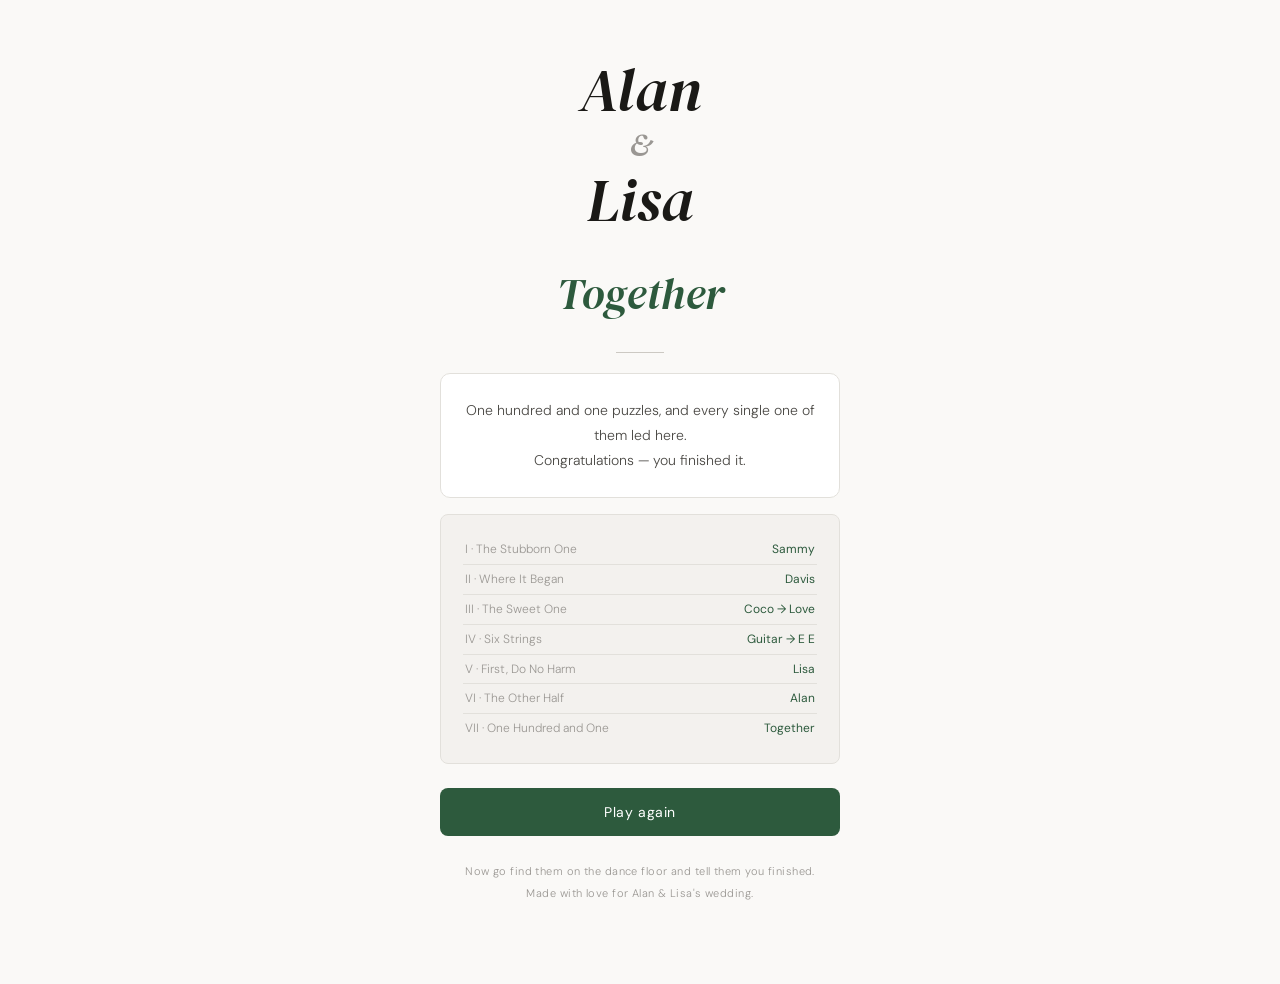
==== done.html @ 6f0b3927 "Add files via upload" ====
<!DOCTYPE html>
<html lang="en">
<head>
<meta charset="UTF-8">
<meta name="viewport" content="width=device-width, initial-scale=1.0, maximum-scale=1.0">
<title>Together — Alan & Lisa</title>
<link href="https://fonts.googleapis.com/css2?family=DM+Serif+Display:ital@0;1&family=DM+Sans:ital,opsz,wght@0,9..40,300;0,9..40,400;0,9..40,500;1,9..40,300&display=swap" rel="stylesheet">
<style>
:root {
  --bg:#faf9f7; --bg2:#f3f1ee; --surface:#fff;
  --ink:#1a1916; --ink2:#4a4844; --ink3:#9a9793;
  --rule:#e2e0db; --rule2:#ccc9c3;
  --accent:#2d5a3d; --accent2:#1e3d2a; --accent3:#e8f0ea; --accent4:#c8dace;
  --serif:'DM Serif Display',serif; --sans:'DM Sans',sans-serif;
}
*{margin:0;padding:0;box-sizing:border-box;}
body {
  background:var(--bg); color:var(--ink);
  font-family:var(--sans); font-weight:300;
  min-height:100vh;
  display:flex; flex-direction:column; align-items:center;
  padding:56px 24px 80px;
  -webkit-font-smoothing:antialiased;
  text-align:center;
}

.names {
  font-family:var(--serif); font-size:clamp(40px,11vw,60px);
  color:var(--ink); font-style:italic; line-height:1.15;
  margin-bottom:4px;
  animation: up 0.8s ease both;
}
.amp {
  font-family:var(--serif); font-size:clamp(22px,6vw,32px);
  color:var(--ink3); font-style:italic;
  display:block; margin:2px 0;
}
.word {
  font-family:var(--serif); font-size:clamp(28px,8vw,44px);
  color:var(--accent); font-style:italic;
  margin:24px 0 8px;
  animation: up 1s ease 0.2s both;
}
.rule-line { width:48px; height:1px; background:var(--rule2); margin:20px auto; }

.card {
  background:var(--surface); border:1px solid var(--rule);
  border-radius:10px; padding:24px 22px;
  width:100%; max-width:400px; margin-bottom:16px;
  animation: up 1.1s ease 0.3s both;
}
.card-text {
  font-family:var(--sans); font-size:14px; font-weight:300;
  color:var(--ink2); line-height:1.8;
}

.log {
  width:100%; max-width:400px;
  background:var(--bg2); border:1px solid var(--rule);
  border-radius:8px; padding:20px 22px;
  text-align:left; margin-bottom:24px;
  animation: up 1.2s ease 0.4s both;
}
.log-row {
  display:flex; justify-content:space-between;
  font-family:var(--sans); font-size:12px;
  color:var(--ink3); line-height:2.4;
  border-bottom:1px solid var(--rule);
  padding:0 2px;
}
.log-row:last-child { border-bottom:none; }
.log-row span { color:var(--accent); font-weight:400; }

.btn {
  display:block; width:100%; max-width:400px;
  background:var(--accent); color:#fff;
  font-family:var(--sans); font-size:14px; font-weight:400;
  letter-spacing:0.04em; padding:15px;
  border:none; border-radius:8px; cursor:pointer;
  text-decoration:none; text-align:center;
  -webkit-tap-highlight-color:transparent;
  animation: up 1.3s ease 0.5s both;
}
.btn:active { background:var(--accent2); }

.fine {
  font-family:var(--sans); font-size:11px; font-weight:300;
  color:var(--ink3); margin-top:24px; line-height:2;
  letter-spacing:0.04em;
  animation: up 1.4s ease 0.6s both;
}

@keyframes up { from{opacity:0;transform:translateY(10px)} to{opacity:1;transform:none} }
</style>
</head>
<body>

<div class="names">Alan<span class="amp">&amp;</span>Lisa</div>
<div class="word">Together</div>
<div class="rule-line"></div>

<div class="card">
  <div class="card-text">
    One hundred and one puzzles, and every single one of them led here.<br>Congratulations — you finished it.
  </div>
</div>

<div class="log">
  <div class="log-row">I · The Stubborn One<span>Sammy</span></div>
  <div class="log-row">II · Where It Began<span>Davis</span></div>
  <div class="log-row">III · The Sweet One<span>Coco → Love</span></div>
  <div class="log-row">IV · Six Strings<span>Guitar → E E</span></div>
  <div class="log-row">V · First, Do No Harm<span>Lisa</span></div>
  <div class="log-row">VI · The Other Half<span>Alan</span></div>
  <div class="log-row">VII · One Hundred and One<span>Together</span></div>
</div>

<a class="btn" href="index.html">Play again</a>

<div class="fine">
  Now go find them on the dance floor and tell them you finished.<br>
  Made with love for Alan &amp; Lisa's wedding.
</div>

</body>
</html>
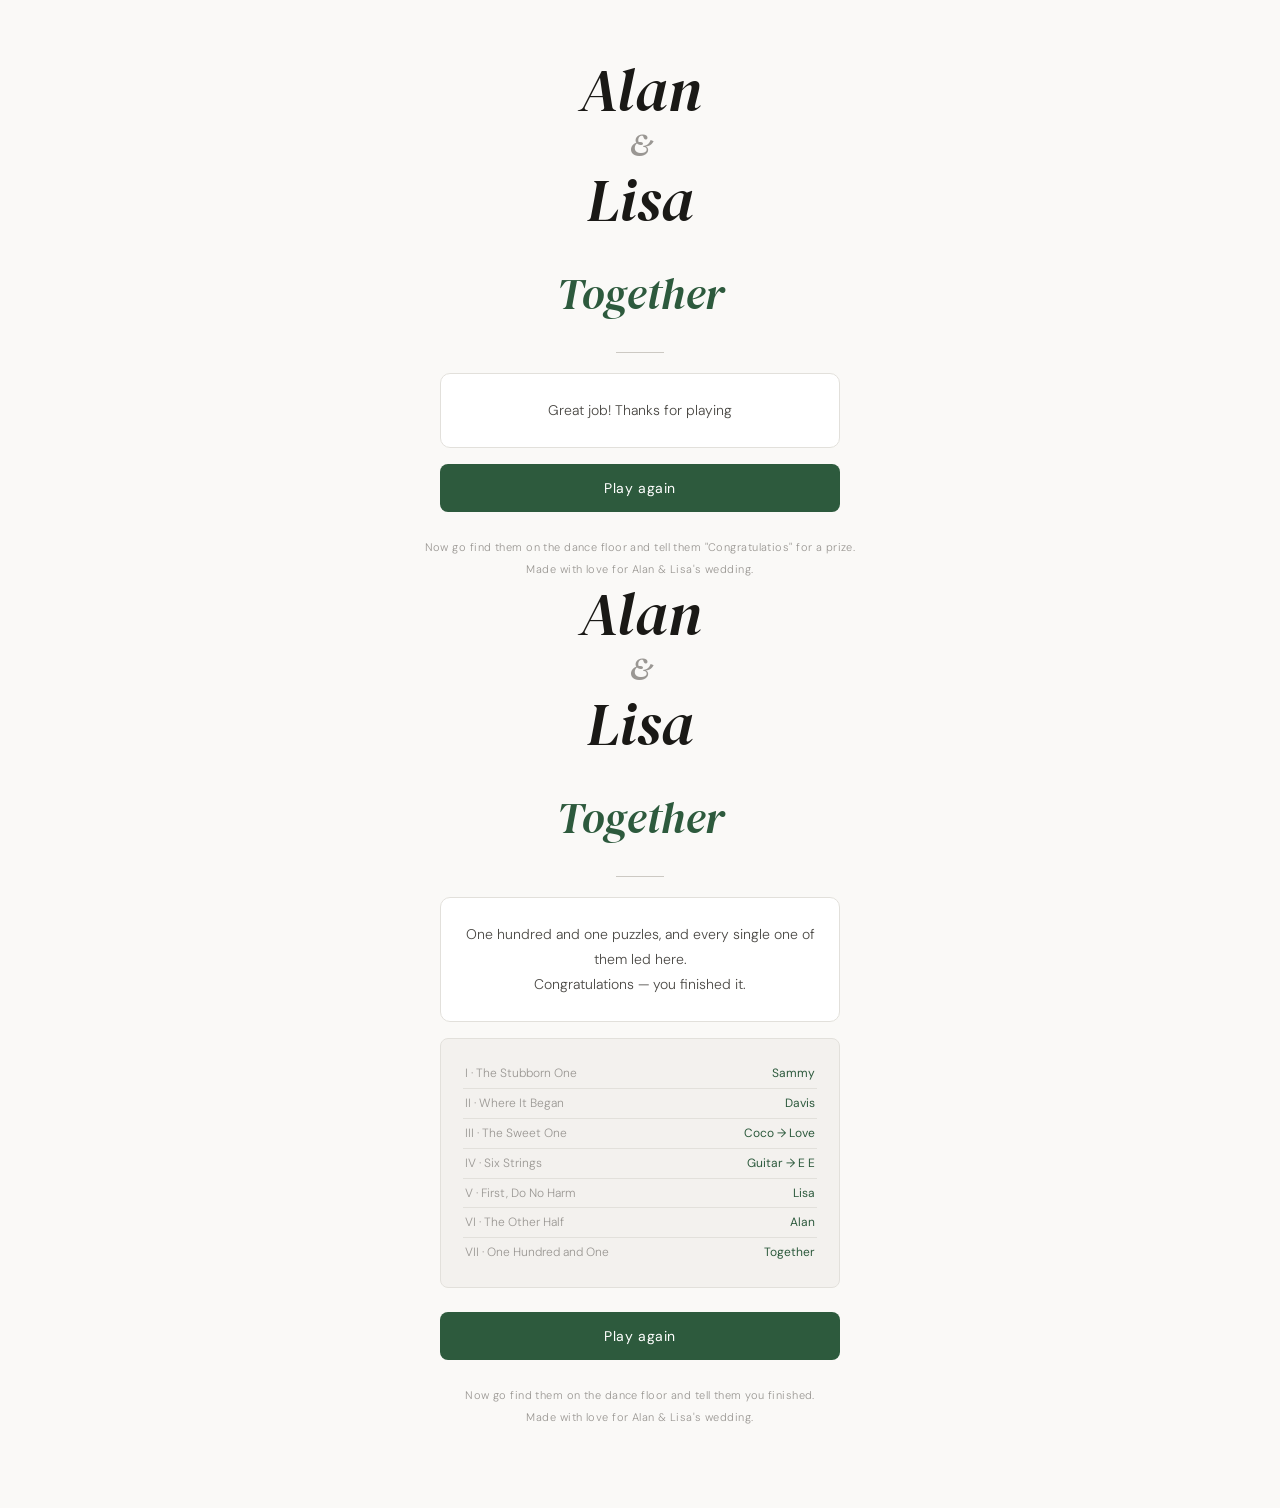
==== commit 84aa5e0b: "Update done.html with completion message Added congratulatory message and play again button." ====
--- a/done.html
+++ b/done.html
@@ -101,6 +101,124 @@
 
 <div class="card">
   <div class="card-text">
+    Great job! Thanks for playing
+  </div>
+</div>
+
+
+
+<a class="btn" href="index.html">Play again</a>
+
+<div class="fine">
+  Now go find them on the dance floor and tell them "Congratulatios" for a prize.<br>
+  Made with love for Alan &amp; Lisa's wedding.
+</div>
+
+</body>
+</html>
+<!DOCTYPE html>
+<html lang="en">
+<head>
+<meta charset="UTF-8">
+<meta name="viewport" content="width=device-width, initial-scale=1.0, maximum-scale=1.0">
+<title>Together — Alan & Lisa</title>
+<link href="https://fonts.googleapis.com/css2?family=DM+Serif+Display:ital@0;1&family=DM+Sans:ital,opsz,wght@0,9..40,300;0,9..40,400;0,9..40,500;1,9..40,300&display=swap" rel="stylesheet">
+<style>
+:root {
+  --bg:#faf9f7; --bg2:#f3f1ee; --surface:#fff;
+  --ink:#1a1916; --ink2:#4a4844; --ink3:#9a9793;
+  --rule:#e2e0db; --rule2:#ccc9c3;
+  --accent:#2d5a3d; --accent2:#1e3d2a; --accent3:#e8f0ea; --accent4:#c8dace;
+  --serif:'DM Serif Display',serif; --sans:'DM Sans',sans-serif;
+}
+*{margin:0;padding:0;box-sizing:border-box;}
+body {
+  background:var(--bg); color:var(--ink);
+  font-family:var(--sans); font-weight:300;
+  min-height:100vh;
+  display:flex; flex-direction:column; align-items:center;
+  padding:56px 24px 80px;
+  -webkit-font-smoothing:antialiased;
+  text-align:center;
+}
+
+.names {
+  font-family:var(--serif); font-size:clamp(40px,11vw,60px);
+  color:var(--ink); font-style:italic; line-height:1.15;
+  margin-bottom:4px;
+  animation: up 0.8s ease both;
+}
+.amp {
+  font-family:var(--serif); font-size:clamp(22px,6vw,32px);
+  color:var(--ink3); font-style:italic;
+  display:block; margin:2px 0;
+}
+.word {
+  font-family:var(--serif); font-size:clamp(28px,8vw,44px);
+  color:var(--accent); font-style:italic;
+  margin:24px 0 8px;
+  animation: up 1s ease 0.2s both;
+}
+.rule-line { width:48px; height:1px; background:var(--rule2); margin:20px auto; }
+
+.card {
+  background:var(--surface); border:1px solid var(--rule);
+  border-radius:10px; padding:24px 22px;
+  width:100%; max-width:400px; margin-bottom:16px;
+  animation: up 1.1s ease 0.3s both;
+}
+.card-text {
+  font-family:var(--sans); font-size:14px; font-weight:300;
+  color:var(--ink2); line-height:1.8;
+}
+
+.log {
+  width:100%; max-width:400px;
+  background:var(--bg2); border:1px solid var(--rule);
+  border-radius:8px; padding:20px 22px;
+  text-align:left; margin-bottom:24px;
+  animation: up 1.2s ease 0.4s both;
+}
+.log-row {
+  display:flex; justify-content:space-between;
+  font-family:var(--sans); font-size:12px;
+  color:var(--ink3); line-height:2.4;
+  border-bottom:1px solid var(--rule);
+  padding:0 2px;
+}
+.log-row:last-child { border-bottom:none; }
+.log-row span { color:var(--accent); font-weight:400; }
+
+.btn {
+  display:block; width:100%; max-width:400px;
+  background:var(--accent); color:#fff;
+  font-family:var(--sans); font-size:14px; font-weight:400;
+  letter-spacing:0.04em; padding:15px;
+  border:none; border-radius:8px; cursor:pointer;
+  text-decoration:none; text-align:center;
+  -webkit-tap-highlight-color:transparent;
+  animation: up 1.3s ease 0.5s both;
+}
+.btn:active { background:var(--accent2); }
+
+.fine {
+  font-family:var(--sans); font-size:11px; font-weight:300;
+  color:var(--ink3); margin-top:24px; line-height:2;
+  letter-spacing:0.04em;
+  animation: up 1.4s ease 0.6s both;
+}
+
+@keyframes up { from{opacity:0;transform:translateY(10px)} to{opacity:1;transform:none} }
+</style>
+</head>
+<body>
+
+<div class="names">Alan<span class="amp">&amp;</span>Lisa</div>
+<div class="word">Together</div>
+<div class="rule-line"></div>
+
+<div class="card">
+  <div class="card-text">
     One hundred and one puzzles, and every single one of them led here.<br>Congratulations — you finished it.
   </div>
 </div>
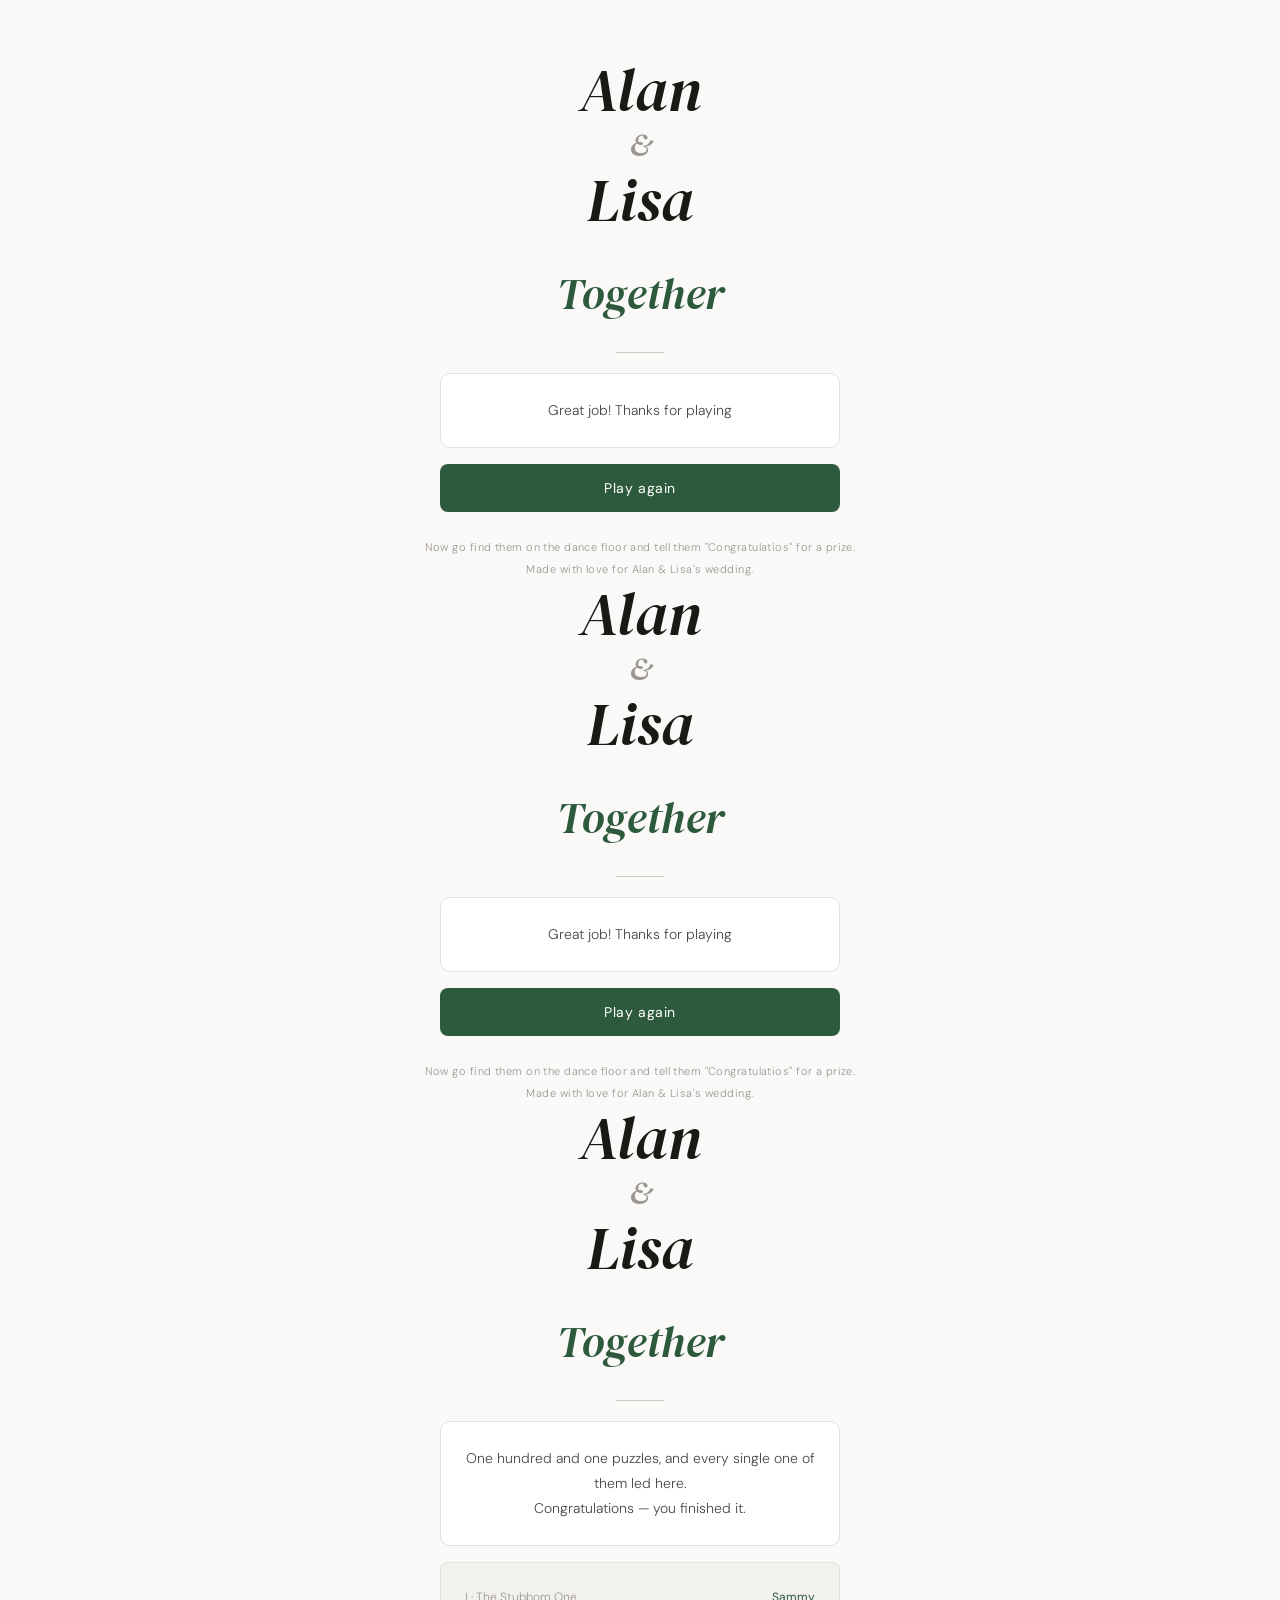
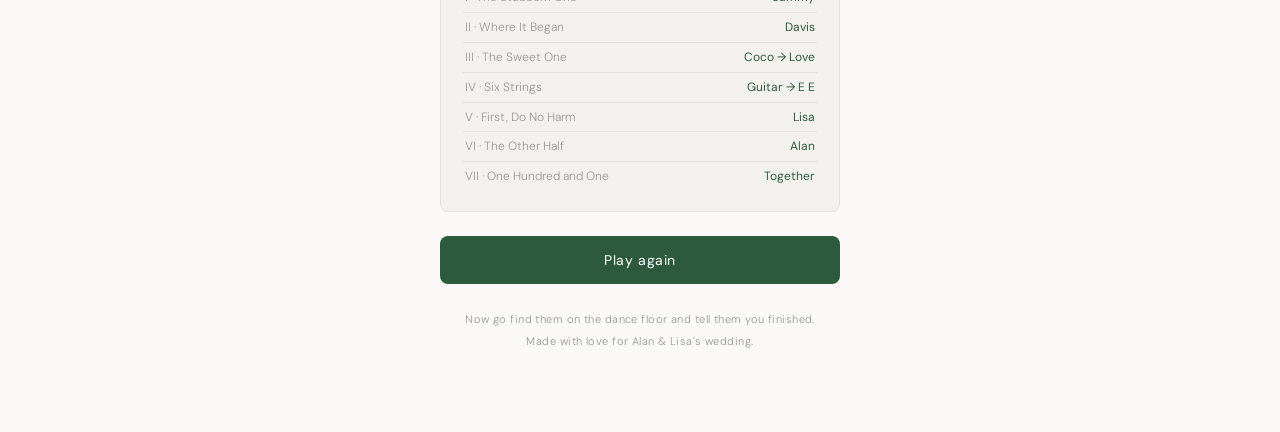
==== commit 3daeb51d: "Add congratulatory message and play again button" ====
--- a/done.html
+++ b/done.html
@@ -219,6 +219,124 @@
 
 <div class="card">
   <div class="card-text">
+    Great job! Thanks for playing
+  </div>
+</div>
+
+
+
+<a class="btn" href="index.html">Play again</a>
+
+<div class="fine">
+  Now go find them on the dance floor and tell them "Congratulatios" for a prize.<br>
+  Made with love for Alan &amp; Lisa's wedding.
+</div>
+
+</body>
+</html>
+<!DOCTYPE html>
+<html lang="en">
+<head>
+<meta charset="UTF-8">
+<meta name="viewport" content="width=device-width, initial-scale=1.0, maximum-scale=1.0">
+<title>Together — Alan & Lisa</title>
+<link href="https://fonts.googleapis.com/css2?family=DM+Serif+Display:ital@0;1&family=DM+Sans:ital,opsz,wght@0,9..40,300;0,9..40,400;0,9..40,500;1,9..40,300&display=swap" rel="stylesheet">
+<style>
+:root {
+  --bg:#faf9f7; --bg2:#f3f1ee; --surface:#fff;
+  --ink:#1a1916; --ink2:#4a4844; --ink3:#9a9793;
+  --rule:#e2e0db; --rule2:#ccc9c3;
+  --accent:#2d5a3d; --accent2:#1e3d2a; --accent3:#e8f0ea; --accent4:#c8dace;
+  --serif:'DM Serif Display',serif; --sans:'DM Sans',sans-serif;
+}
+*{margin:0;padding:0;box-sizing:border-box;}
+body {
+  background:var(--bg); color:var(--ink);
+  font-family:var(--sans); font-weight:300;
+  min-height:100vh;
+  display:flex; flex-direction:column; align-items:center;
+  padding:56px 24px 80px;
+  -webkit-font-smoothing:antialiased;
+  text-align:center;
+}
+
+.names {
+  font-family:var(--serif); font-size:clamp(40px,11vw,60px);
+  color:var(--ink); font-style:italic; line-height:1.15;
+  margin-bottom:4px;
+  animation: up 0.8s ease both;
+}
+.amp {
+  font-family:var(--serif); font-size:clamp(22px,6vw,32px);
+  color:var(--ink3); font-style:italic;
+  display:block; margin:2px 0;
+}
+.word {
+  font-family:var(--serif); font-size:clamp(28px,8vw,44px);
+  color:var(--accent); font-style:italic;
+  margin:24px 0 8px;
+  animation: up 1s ease 0.2s both;
+}
+.rule-line { width:48px; height:1px; background:var(--rule2); margin:20px auto; }
+
+.card {
+  background:var(--surface); border:1px solid var(--rule);
+  border-radius:10px; padding:24px 22px;
+  width:100%; max-width:400px; margin-bottom:16px;
+  animation: up 1.1s ease 0.3s both;
+}
+.card-text {
+  font-family:var(--sans); font-size:14px; font-weight:300;
+  color:var(--ink2); line-height:1.8;
+}
+
+.log {
+  width:100%; max-width:400px;
+  background:var(--bg2); border:1px solid var(--rule);
+  border-radius:8px; padding:20px 22px;
+  text-align:left; margin-bottom:24px;
+  animation: up 1.2s ease 0.4s both;
+}
+.log-row {
+  display:flex; justify-content:space-between;
+  font-family:var(--sans); font-size:12px;
+  color:var(--ink3); line-height:2.4;
+  border-bottom:1px solid var(--rule);
+  padding:0 2px;
+}
+.log-row:last-child { border-bottom:none; }
+.log-row span { color:var(--accent); font-weight:400; }
+
+.btn {
+  display:block; width:100%; max-width:400px;
+  background:var(--accent); color:#fff;
+  font-family:var(--sans); font-size:14px; font-weight:400;
+  letter-spacing:0.04em; padding:15px;
+  border:none; border-radius:8px; cursor:pointer;
+  text-decoration:none; text-align:center;
+  -webkit-tap-highlight-color:transparent;
+  animation: up 1.3s ease 0.5s both;
+}
+.btn:active { background:var(--accent2); }
+
+.fine {
+  font-family:var(--sans); font-size:11px; font-weight:300;
+  color:var(--ink3); margin-top:24px; line-height:2;
+  letter-spacing:0.04em;
+  animation: up 1.4s ease 0.6s both;
+}
+
+@keyframes up { from{opacity:0;transform:translateY(10px)} to{opacity:1;transform:none} }
+</style>
+</head>
+<body>
+
+<div class="names">Alan<span class="amp">&amp;</span>Lisa</div>
+<div class="word">Together</div>
+<div class="rule-line"></div>
+
+<div class="card">
+  <div class="card-text">
     One hundred and one puzzles, and every single one of them led here.<br>Congratulations — you finished it.
   </div>
 </div>
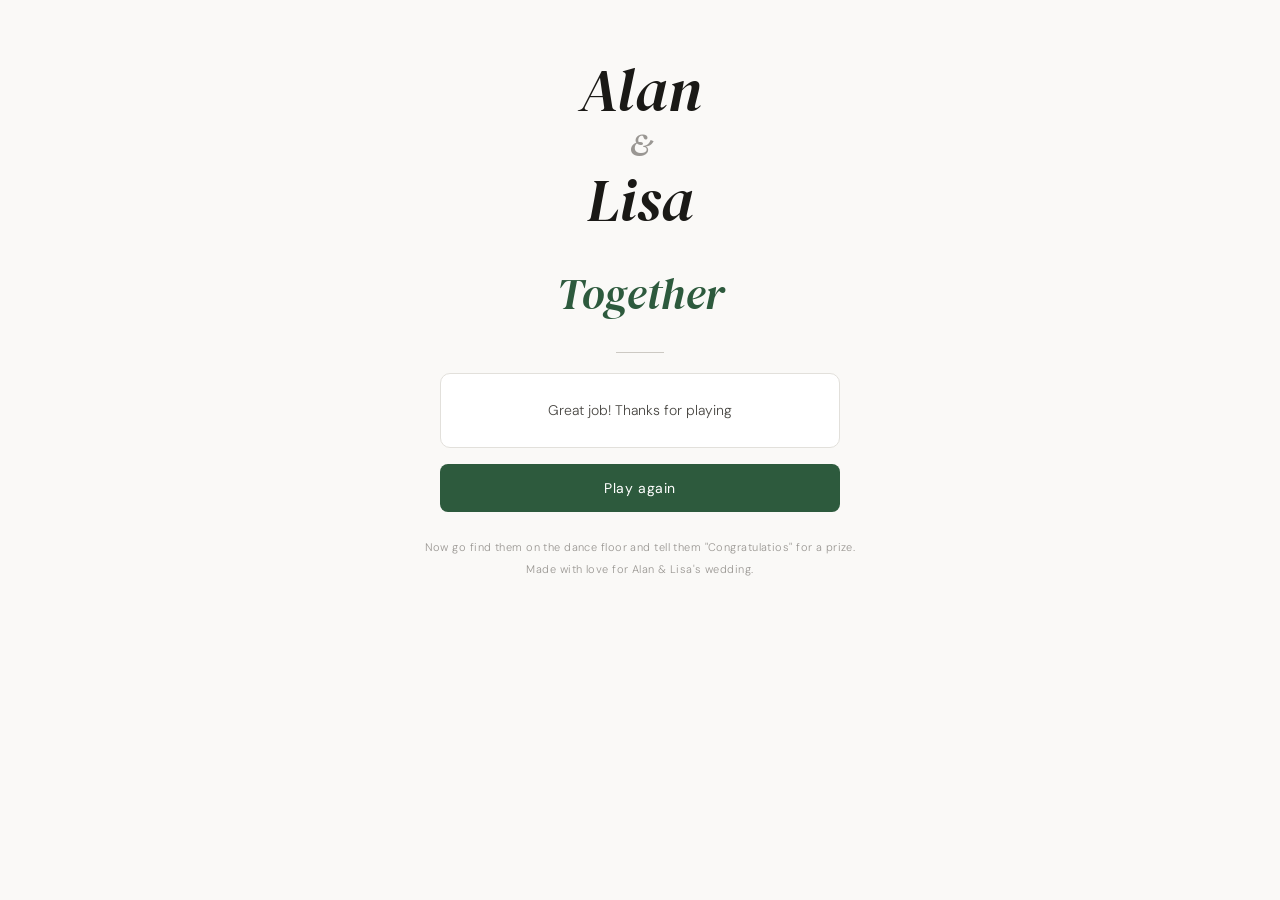
==== commit 7fdadaa1: "Refactor done.html to eliminate duplication Removed duplicate HTML structure and updated card text." ====
--- a/done.html
+++ b/done.html
@@ -116,247 +116,3 @@
 
 </body>
 </html>
-<!DOCTYPE html>
-<html lang="en">
-<head>
-<meta charset="UTF-8">
-<meta name="viewport" content="width=device-width, initial-scale=1.0, maximum-scale=1.0">
-<title>Together — Alan & Lisa</title>
-<link href="https://fonts.googleapis.com/css2?family=DM+Serif+Display:ital@0;1&family=DM+Sans:ital,opsz,wght@0,9..40,300;0,9..40,400;0,9..40,500;1,9..40,300&display=swap" rel="stylesheet">
-<style>
-:root {
-  --bg:#faf9f7; --bg2:#f3f1ee; --surface:#fff;
-  --ink:#1a1916; --ink2:#4a4844; --ink3:#9a9793;
-  --rule:#e2e0db; --rule2:#ccc9c3;
-  --accent:#2d5a3d; --accent2:#1e3d2a; --accent3:#e8f0ea; --accent4:#c8dace;
-  --serif:'DM Serif Display',serif; --sans:'DM Sans',sans-serif;
-}
-*{margin:0;padding:0;box-sizing:border-box;}
-body {
-  background:var(--bg); color:var(--ink);
-  font-family:var(--sans); font-weight:300;
-  min-height:100vh;
-  display:flex; flex-direction:column; align-items:center;
-  padding:56px 24px 80px;
-  -webkit-font-smoothing:antialiased;
-  text-align:center;
-}
-
-.names {
-  font-family:var(--serif); font-size:clamp(40px,11vw,60px);
-  color:var(--ink); font-style:italic; line-height:1.15;
-  margin-bottom:4px;
-  animation: up 0.8s ease both;
-}
-.amp {
-  font-family:var(--serif); font-size:clamp(22px,6vw,32px);
-  color:var(--ink3); font-style:italic;
-  display:block; margin:2px 0;
-}
-.word {
-  font-family:var(--serif); font-size:clamp(28px,8vw,44px);
-  color:var(--accent); font-style:italic;
-  margin:24px 0 8px;
-  animation: up 1s ease 0.2s both;
-}
-.rule-line { width:48px; height:1px; background:var(--rule2); margin:20px auto; }
-
-.card {
-  background:var(--surface); border:1px solid var(--rule);
-  border-radius:10px; padding:24px 22px;
-  width:100%; max-width:400px; margin-bottom:16px;
-  animation: up 1.1s ease 0.3s both;
-}
-.card-text {
-  font-family:var(--sans); font-size:14px; font-weight:300;
-  color:var(--ink2); line-height:1.8;
-}
-
-.log {
-  width:100%; max-width:400px;
-  background:var(--bg2); border:1px solid var(--rule);
-  border-radius:8px; padding:20px 22px;
-  text-align:left; margin-bottom:24px;
-  animation: up 1.2s ease 0.4s both;
-}
-.log-row {
-  display:flex; justify-content:space-between;
-  font-family:var(--sans); font-size:12px;
-  color:var(--ink3); line-height:2.4;
-  border-bottom:1px solid var(--rule);
-  padding:0 2px;
-}
-.log-row:last-child { border-bottom:none; }
-.log-row span { color:var(--accent); font-weight:400; }
-
-.btn {
-  display:block; width:100%; max-width:400px;
-  background:var(--accent); color:#fff;
-  font-family:var(--sans); font-size:14px; font-weight:400;
-  letter-spacing:0.04em; padding:15px;
-  border:none; border-radius:8px; cursor:pointer;
-  text-decoration:none; text-align:center;
-  -webkit-tap-highlight-color:transparent;
-  animation: up 1.3s ease 0.5s both;
-}
-.btn:active { background:var(--accent2); }
-
-.fine {
-  font-family:var(--sans); font-size:11px; font-weight:300;
-  color:var(--ink3); margin-top:24px; line-height:2;
-  letter-spacing:0.04em;
-  animation: up 1.4s ease 0.6s both;
-}
-
-@keyframes up { from{opacity:0;transform:translateY(10px)} to{opacity:1;transform:none} }
-</style>
-</head>
-<body>
-
-<div class="names">Alan<span class="amp">&amp;</span>Lisa</div>
-<div class="word">Together</div>
-<div class="rule-line"></div>
-
-<div class="card">
-  <div class="card-text">
-    Great job! Thanks for playing
-  </div>
-</div>
-
-
-
-<a class="btn" href="index.html">Play again</a>
-
-<div class="fine">
-  Now go find them on the dance floor and tell them "Congratulatios" for a prize.<br>
-  Made with love for Alan &amp; Lisa's wedding.
-</div>
-
-</body>
-</html>
-<!DOCTYPE html>
-<html lang="en">
-<head>
-<meta charset="UTF-8">
-<meta name="viewport" content="width=device-width, initial-scale=1.0, maximum-scale=1.0">
-<title>Together — Alan & Lisa</title>
-<link href="https://fonts.googleapis.com/css2?family=DM+Serif+Display:ital@0;1&family=DM+Sans:ital,opsz,wght@0,9..40,300;0,9..40,400;0,9..40,500;1,9..40,300&display=swap" rel="stylesheet">
-<style>
-:root {
-  --bg:#faf9f7; --bg2:#f3f1ee; --surface:#fff;
-  --ink:#1a1916; --ink2:#4a4844; --ink3:#9a9793;
-  --rule:#e2e0db; --rule2:#ccc9c3;
-  --accent:#2d5a3d; --accent2:#1e3d2a; --accent3:#e8f0ea; --accent4:#c8dace;
-  --serif:'DM Serif Display',serif; --sans:'DM Sans',sans-serif;
-}
-*{margin:0;padding:0;box-sizing:border-box;}
-body {
-  background:var(--bg); color:var(--ink);
-  font-family:var(--sans); font-weight:300;
-  min-height:100vh;
-  display:flex; flex-direction:column; align-items:center;
-  padding:56px 24px 80px;
-  -webkit-font-smoothing:antialiased;
-  text-align:center;
-}
-
-.names {
-  font-family:var(--serif); font-size:clamp(40px,11vw,60px);
-  color:var(--ink); font-style:italic; line-height:1.15;
-  margin-bottom:4px;
-  animation: up 0.8s ease both;
-}
-.amp {
-  font-family:var(--serif); font-size:clamp(22px,6vw,32px);
-  color:var(--ink3); font-style:italic;
-  display:block; margin:2px 0;
-}
-.word {
-  font-family:var(--serif); font-size:clamp(28px,8vw,44px);
-  color:var(--accent); font-style:italic;
-  margin:24px 0 8px;
-  animation: up 1s ease 0.2s both;
-}
-.rule-line { width:48px; height:1px; background:var(--rule2); margin:20px auto; }
-
-.card {
-  background:var(--surface); border:1px solid var(--rule);
-  border-radius:10px; padding:24px 22px;
-  width:100%; max-width:400px; margin-bottom:16px;
-  animation: up 1.1s ease 0.3s both;
-}
-.card-text {
-  font-family:var(--sans); font-size:14px; font-weight:300;
-  color:var(--ink2); line-height:1.8;
-}
-
-.log {
-  width:100%; max-width:400px;
-  background:var(--bg2); border:1px solid var(--rule);
-  border-radius:8px; padding:20px 22px;
-  text-align:left; margin-bottom:24px;
-  animation: up 1.2s ease 0.4s both;
-}
-.log-row {
-  display:flex; justify-content:space-between;
-  font-family:var(--sans); font-size:12px;
-  color:var(--ink3); line-height:2.4;
-  border-bottom:1px solid var(--rule);
-  padding:0 2px;
-}
-.log-row:last-child { border-bottom:none; }
-.log-row span { color:var(--accent); font-weight:400; }
-
-.btn {
-  display:block; width:100%; max-width:400px;
-  background:var(--accent); color:#fff;
-  font-family:var(--sans); font-size:14px; font-weight:400;
-  letter-spacing:0.04em; padding:15px;
-  border:none; border-radius:8px; cursor:pointer;
-  text-decoration:none; text-align:center;
-  -webkit-tap-highlight-color:transparent;
-  animation: up 1.3s ease 0.5s both;
-}
-.btn:active { background:var(--accent2); }
-
-.fine {
-  font-family:var(--sans); font-size:11px; font-weight:300;
-  color:var(--ink3); margin-top:24px; line-height:2;
-  letter-spacing:0.04em;
-  animation: up 1.4s ease 0.6s both;
-}
-
-@keyframes up { from{opacity:0;transform:translateY(10px)} to{opacity:1;transform:none} }
-</style>
-</head>
-<body>
-
-<div class="names">Alan<span class="amp">&amp;</span>Lisa</div>
-<div class="word">Together</div>
-<div class="rule-line"></div>
-
-<div class="card">
-  <div class="card-text">
-    One hundred and one puzzles, and every single one of them led here.<br>Congratulations — you finished it.
-  </div>
-</div>
-
-<div class="log">
-  <div class="log-row">I · The Stubborn One<span>Sammy</span></div>
-  <div class="log-row">II · Where It Began<span>Davis</span></div>
-  <div class="log-row">III · The Sweet One<span>Coco → Love</span></div>
-  <div class="log-row">IV · Six Strings<span>Guitar → E E</span></div>
-  <div class="log-row">V · First, Do No Harm<span>Lisa</span></div>
-  <div class="log-row">VI · The Other Half<span>Alan</span></div>
-  <div class="log-row">VII · One Hundred and One<span>Together</span></div>
-</div>
-
-<a class="btn" href="index.html">Play again</a>
-
-<div class="fine">
-  Now go find them on the dance floor and tell them you finished.<br>
-  Made with love for Alan &amp; Lisa's wedding.
-</div>
-
-</body>
-</html>
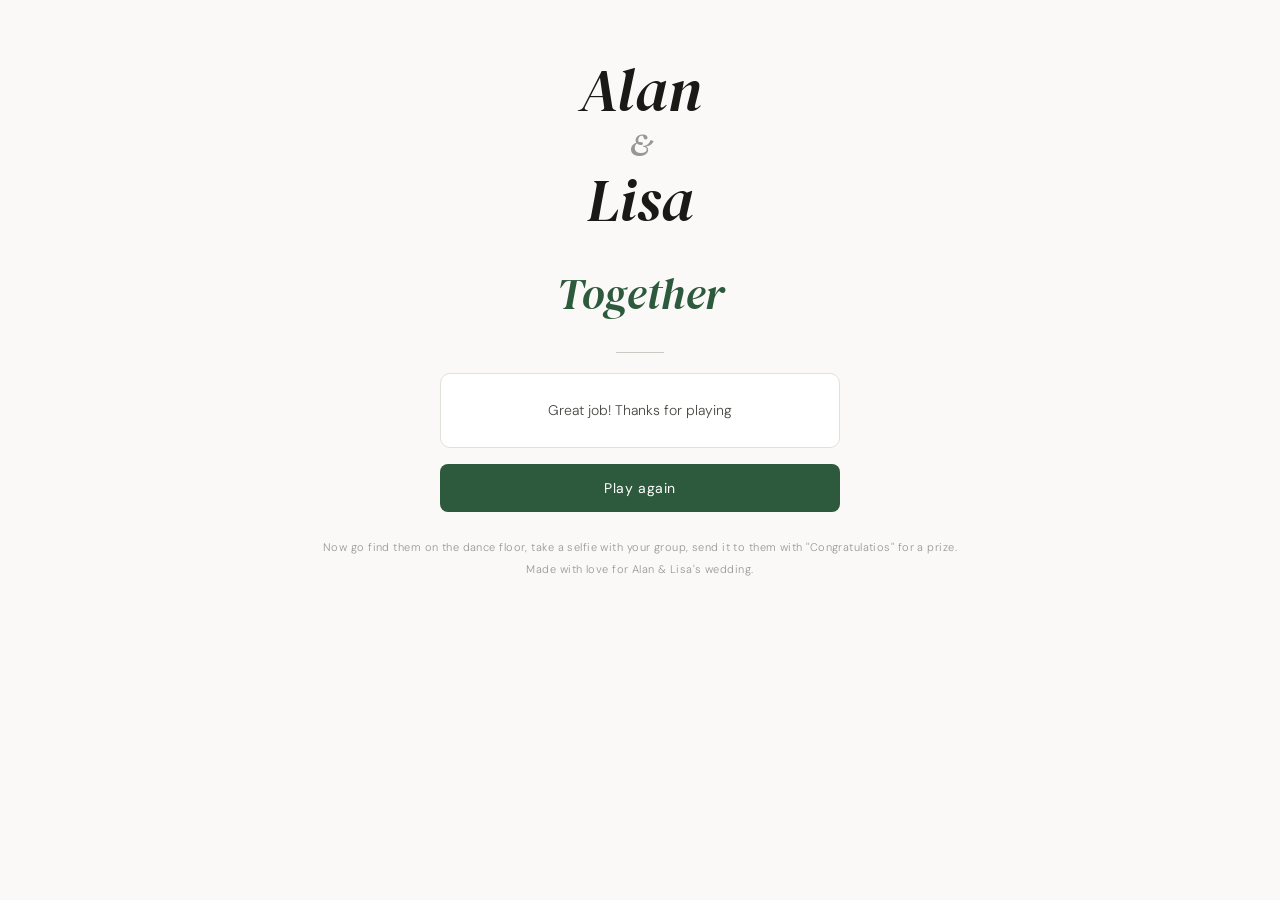
==== commit 6be13d7f: "Enhance congratulatory message with selfie instruction Updated the instruction to include taking a s" ====
--- a/done.html
+++ b/done.html
@@ -110,7 +110,7 @@
 <a class="btn" href="index.html">Play again</a>
 
 <div class="fine">
-  Now go find them on the dance floor and tell them "Congratulatios" for a prize.<br>
+  Now go find them on the dance floor, take a selfie with your group, send it to them with "Congratulatios" for a prize.<br>
   Made with love for Alan &amp; Lisa's wedding.
 </div>
 
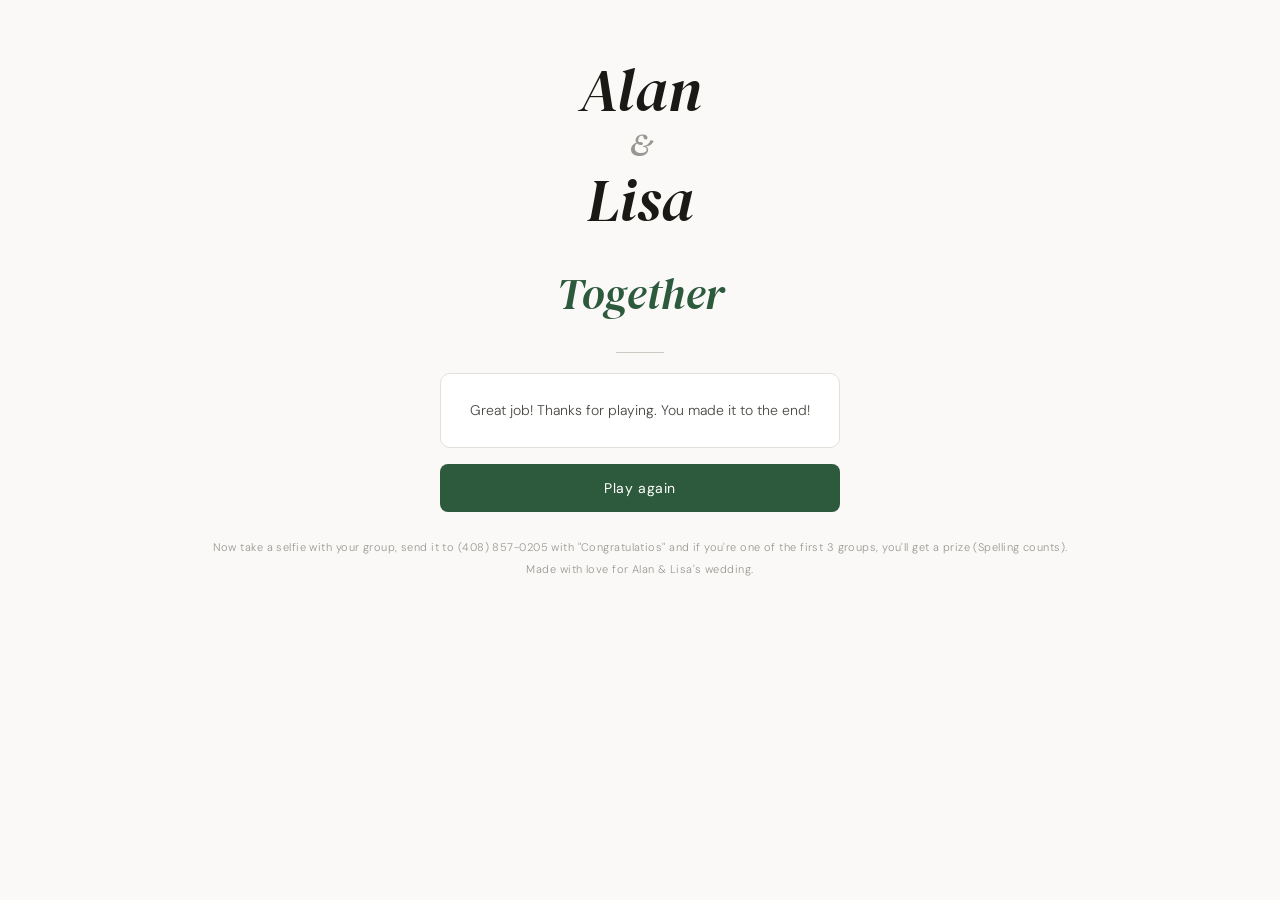
==== commit 39bbf31e: "Enhance final message in done.html Updated the congratulatory message and selfie instructions." ====
--- a/done.html
+++ b/done.html
@@ -101,7 +101,7 @@
 
 <div class="card">
   <div class="card-text">
-    Great job! Thanks for playing
+    Great job! Thanks for playing. You made it to the end!
   </div>
 </div>
 
@@ -110,7 +110,7 @@
 <a class="btn" href="index.html">Play again</a>
 
 <div class="fine">
-  Now go find them on the dance floor, take a selfie with your group, send it to them with "Congratulatios" for a prize.<br>
+  Now take a selfie with your group, send it to (408) 857-0205 with "Congratulatios" and if you're one of the first 3 groups, you'll get a prize (Spelling counts).<br>
   Made with love for Alan &amp; Lisa's wedding.
 </div>
 
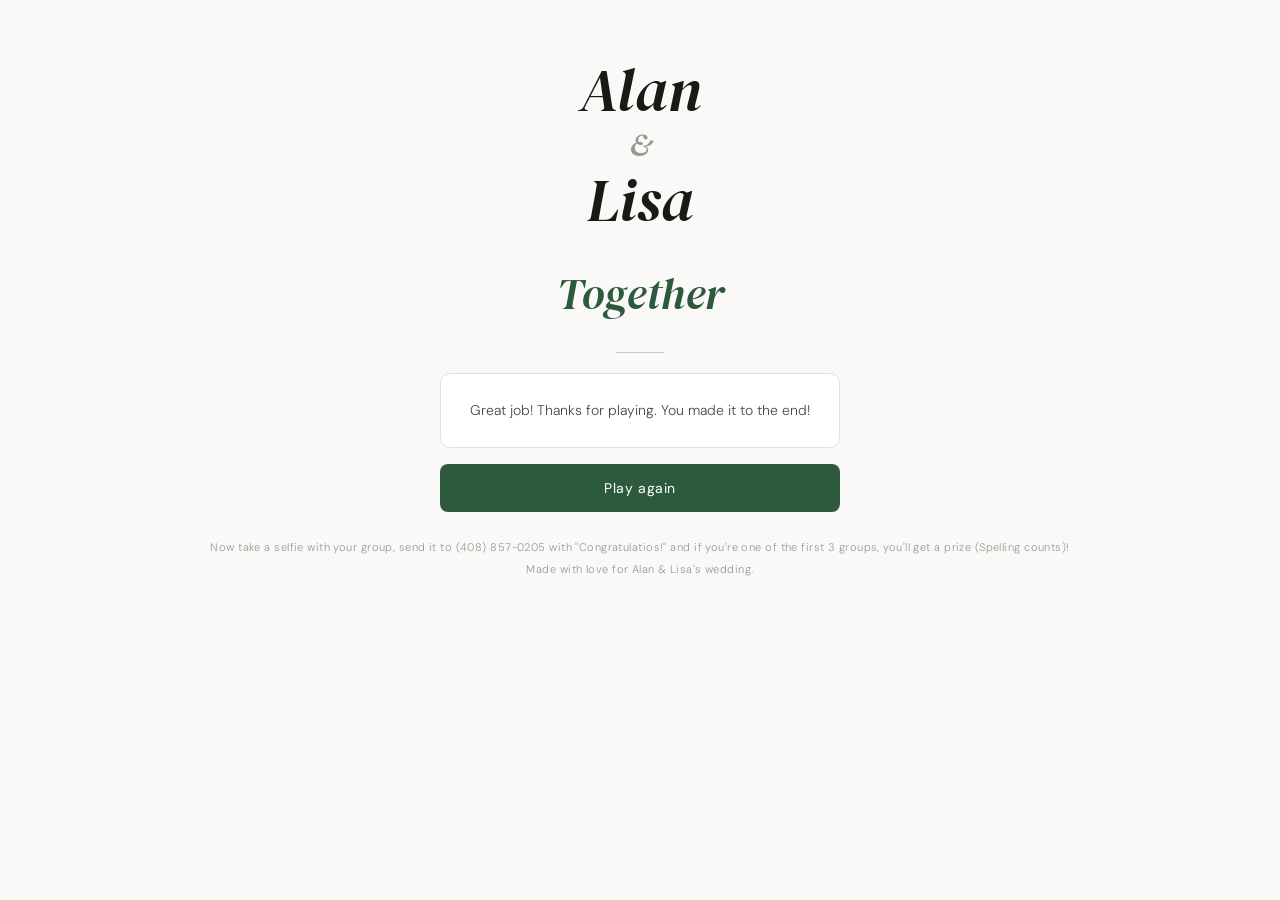
==== commit 0e4e2e54: "Update done.html" ====
--- a/done.html
+++ b/done.html
@@ -110,7 +110,7 @@
 <a class="btn" href="index.html">Play again</a>
 
 <div class="fine">
-  Now take a selfie with your group, send it to (408) 857-0205 with "Congratulatios" and if you're one of the first 3 groups, you'll get a prize (Spelling counts).<br>
+  Now take a selfie with your group, send it to (408) 857-0205 with "Congratulatios!" and if you're one of the first 3 groups, you'll get a prize (Spelling counts)!<br>
   Made with love for Alan &amp; Lisa's wedding.
 </div>
 
